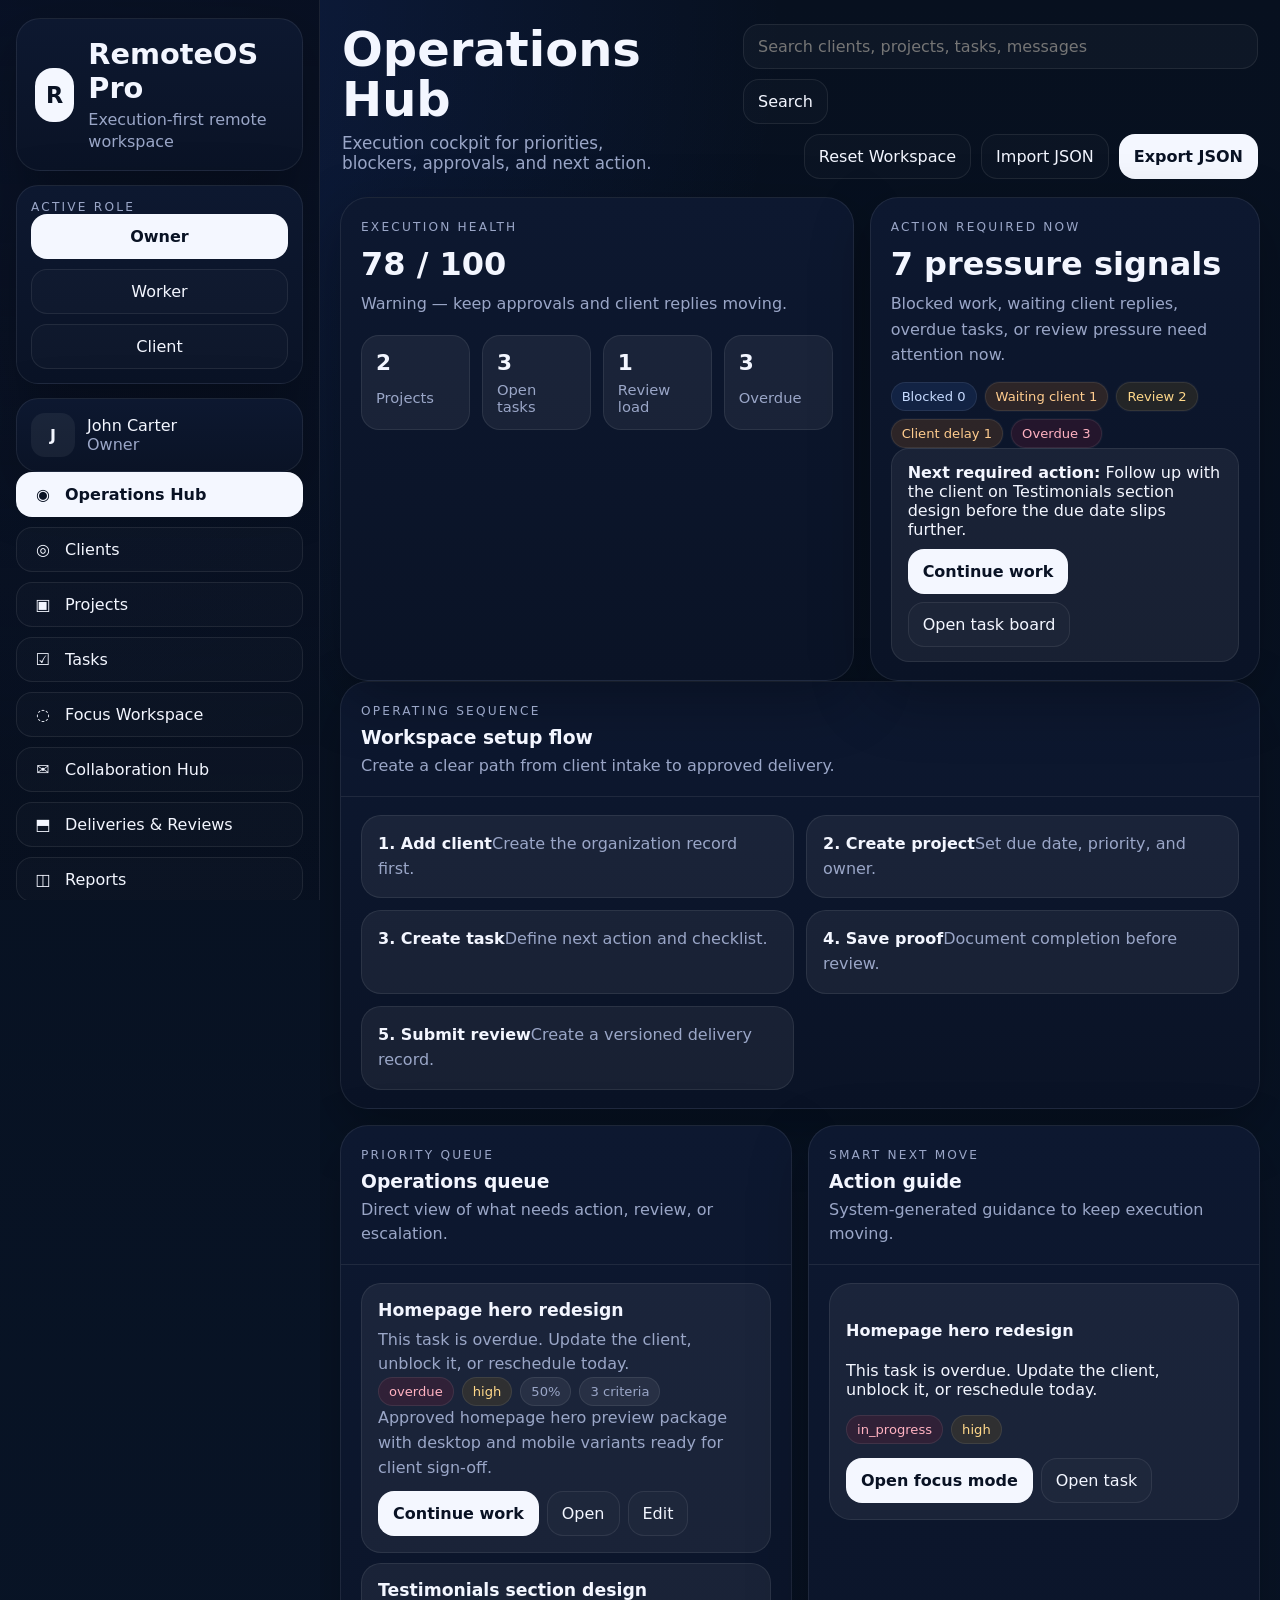
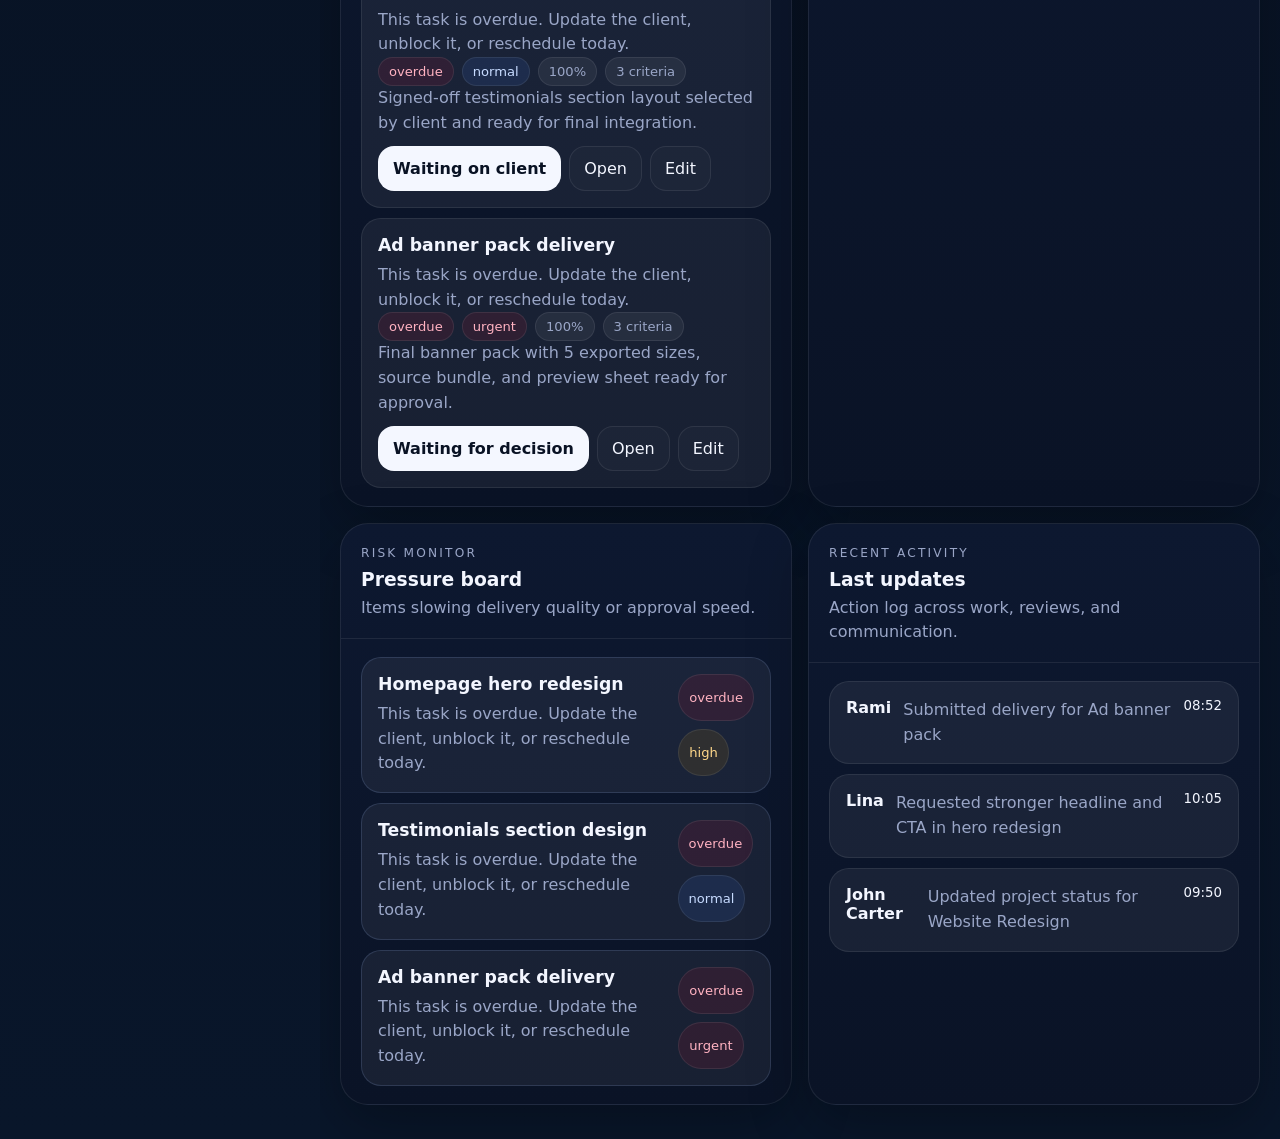
==== index.html @ 5655c164 "Add files via upload" ====
<!DOCTYPE html>
<html lang="en">
<head>
  <meta charset="UTF-8" />
  <meta name="viewport" content="width=device-width, initial-scale=1.0" />
  <title>RemoteOS Pro</title>
  <link rel="stylesheet" href="assets/css/styles.css" />
</head>
<body>
  <div class="app-shell">
    <aside class="sidebar">
      <div class="brand-card">
        <div class="brand-icon">R</div>
        <div><h1>RemoteOS Pro</h1><p>Execution-first remote workspace</p></div>
      </div>
      <section class="side-block">
        <div class="block-label">Active Role</div>
        <div class="role-switches">
          <button class="role-btn" data-role="owner">Owner</button>
          <button class="role-btn" data-role="worker">Worker</button>
          <button class="role-btn" data-role="client">Client</button>
        </div>
      </section>
      <section class="side-block profile-card">
        <div class="avatar">J</div>
        <div><div id="profileName" class="profile-name">John Carter</div><div id="profileRole" class="profile-role">Owner</div></div>
      </section>
      <nav class="nav-block" id="mainNav"></nav>
      <section class="side-block promise">
        <div class="block-label">System Promise</div>
        <h3>Know what matters in 10 seconds</h3>
        <p>Tasks, feedback, review state, blockers, and next action stay inside one offline system.</p>
      </section>
    </aside>
    <main class="main">
      <header class="topbar">
        <div><h2 id="pageTitle">Operations Hub</h2><p id="pageSubtitle">Clear priorities, live status, and next action.</p></div>
        <div class="topbar-actions">
          <div class="search-box">
            <input id="searchInput" type="text" placeholder="Search clients, projects, tasks, messages" />
            <button id="searchBtn" class="ghost-btn">Search</button>
          </div>
          <button id="resetDemoBtn" class="ghost-btn">Reset Workspace</button>
          <button id="importBtn" class="ghost-btn">Import JSON</button>
          <button id="exportBtn" class="primary-btn">Export JSON</button>
        </div>
      </header>
      <section id="searchResults" class="search-results hidden"></section>
      <section id="toast" class="toast hidden"></section>
      <div id="view-root"></div>
    </main>
  </div>
  <input id="importFileInput" type="file" accept="application/json" class="hidden" />
  <script src="assets/js/app.js"></script>
  <input id="hiddenAttachmentInput" class="hidden" type="file">
</body>
</html>
---- assets/css/styles.css ----
:root{
  --bg:#07101f;
  --bg2:#09162a;
  --panel:#0d1830;
  --panel2:#0a1326;
  --line:rgba(255,255,255,.08);
  --text:#f3f6ff;
  --muted:#9aa6c7;
  --accent:#f4f7ff;
  --accent-text:#091224;
  --chip:rgba(255,255,255,.06);
  --shadow:0 20px 60px rgba(0,0,0,.28);
}
body[data-theme="light"]{
  --bg:#e7edf8;
  --bg2:#f4f7fc;
  --panel:#ffffff;
  --panel2:#eef3fb;
  --line:rgba(14,30,58,.12);
  --text:#10203d;
  --muted:#5e6f8d;
  --accent:#10203d;
  --accent-text:#ffffff;
  --chip:rgba(16,32,61,.06);
  --shadow:0 16px 40px rgba(22,38,68,.12);
}
*{box-sizing:border-box}
html,body{margin:0;padding:0;min-height:100%}
body{font-family:Inter,system-ui,-apple-system,Segoe UI,Roboto,Arial,sans-serif;background:radial-gradient(circle at top left, rgba(51,102,255,.18), transparent 26%),linear-gradient(180deg,var(--bg) 0%,var(--bg2) 100%);color:var(--text)}
button,input,textarea,select{font:inherit}
button{cursor:pointer}
.hidden{display:none!important}
.app-shell{display:grid;grid-template-columns:320px 1fr;min-height:100vh}
.sidebar{padding:18px 16px;border-right:1px solid var(--line);background:linear-gradient(180deg,rgba(8,15,30,.82),rgba(8,15,30,.58));position:sticky;top:0;height:100vh;overflow:auto}
body[data-theme="light"] .sidebar{background:linear-gradient(180deg,rgba(255,255,255,.9),rgba(248,250,255,.75))}
.main{padding:18px 20px 34px;min-height:100vh;overflow:auto}
.brand-card,.side-block,.panel,.hero-card,.smart-card{background:linear-gradient(180deg,var(--panel),var(--panel2));border:1px solid var(--line);box-shadow:var(--shadow)}
.brand-card{display:flex;gap:14px;align-items:center;padding:18px;border-radius:24px}
.brand-card h1{margin:0;font-size:1.8rem}
.brand-card p{margin:4px 0 0;color:var(--muted);line-height:1.35}
.brand-icon{width:54px;height:54px;border-radius:18px;background:var(--accent);color:var(--accent-text);display:grid;place-items:center;font-weight:800;font-size:1.4rem}
.side-block{margin-top:14px;padding:14px;border-radius:22px}
.block-label,.eyebrow{font-size:.76rem;letter-spacing:.18em;text-transform:uppercase;color:var(--muted)}
.role-switches,.nav-block,.stack,.form-stack{display:grid;gap:10px}
.role-btn,.ghost-btn,.primary-btn,.nav-btn,.list-button{border:1px solid var(--line);background:rgba(255,255,255,.02);color:var(--text);border-radius:16px;padding:12px 14px;transition:.15s ease}
body[data-theme="light"] .role-btn,body[data-theme="light"] .ghost-btn,body[data-theme="light"] .nav-btn,body[data-theme="light"] .list-button{background:rgba(17,29,52,.02)}
.role-btn:hover,.ghost-btn:hover,.nav-btn:hover,.list-button:hover{transform:translateY(-1px);border-color:rgba(122,145,197,.35)}
.primary-btn{background:var(--accent);color:var(--accent-text);font-weight:700}
.role-btn.active,.nav-btn.active,.list-button.active{background:var(--accent);color:var(--accent-text);font-weight:700}
.profile-card{display:flex;align-items:center;gap:12px}.avatar{width:44px;height:44px;border-radius:14px;background:var(--chip);display:grid;place-items:center;font-weight:800}.profile-role{color:var(--muted)}
.nav-btn{display:flex;align-items:center;gap:10px;text-align:left}.nav-icon{width:24px;text-align:center}
.promise h3{margin:8px 0 10px;font-size:1.1rem}.promise p{margin:0;color:var(--muted);line-height:1.6}
.topbar{display:flex;justify-content:space-between;gap:18px;align-items:flex-start;padding:6px 2px 18px}.topbar h2{margin:0;font-size:3rem;line-height:1.05}.topbar p{margin:8px 0 0;color:var(--muted);font-size:1.05rem;max-width:700px}
.topbar-actions{display:flex;gap:10px;flex-wrap:wrap;justify-content:flex-end}.search-box{display:flex;gap:10px;flex-wrap:wrap}.search-box input,.field,.area,.select{min-width:0;width:100%;padding:12px 14px;border-radius:16px;border:1px solid var(--line);background:rgba(255,255,255,.03);color:var(--text);outline:none}
.search-box input{min-width:420px}.area{min-height:118px;resize:vertical}
.field.invalid-field,.area.invalid-field,.select.invalid-field{border-color:rgba(214,72,98,.92)!important;box-shadow:0 0 0 1px rgba(214,72,98,.24)}
.panel{border-radius:28px;overflow:hidden}.compact-panel{padding:14px;border-radius:20px}
.panel-head,.panel-body{padding:18px 20px}.panel-head{display:flex;justify-content:space-between;gap:14px;align-items:flex-start;border-bottom:1px solid var(--line)}.panel-head h3{margin:8px 0 0}.panel-head p{margin:6px 0 0;color:var(--muted);line-height:1.5}.border-top{border-top:1px solid var(--line)}
.hero-grid,.dashboard-grid,.content-grid,.workspace-grid{display:grid;gap:16px}.hero-grid{grid-template-columns:1.25fr .95fr}.dashboard-grid,.content-grid.two-col{grid-template-columns:1fr 1fr}.lower-grid{margin-top:16px}.workspace-grid{grid-template-columns:280px minmax(0,1fr) 300px}.chat-layout{grid-template-columns:290px minmax(0,1fr)}
.hero-card,.smart-card{border-radius:28px}.hero-card h3,.smart-card h3,.project-hero h3,.focus-hero h3{margin:10px 0 8px;font-size:2rem}.hero-card p,.smart-card p,.project-hero p,.focus-hero p{margin:0;color:var(--muted);line-height:1.6}
.kpi-strip{display:grid;grid-template-columns:repeat(4,1fr);gap:12px;margin-top:18px}.project-kpis{margin-top:0}.kpi{padding:14px;border-radius:18px;background:var(--chip);border:1px solid var(--line);display:grid;gap:6px}.kpi strong{font-size:1.35rem}.kpi span{color:var(--muted);font-size:.92rem}
.badges,.inline-actions{display:flex;gap:8px;flex-wrap:wrap}.badge,.muted-chip{display:inline-flex;align-items:center;padding:6px 10px;border-radius:999px;border:1px solid var(--line);font-size:.82rem}.muted-chip{background:var(--chip);color:var(--muted)}
.tone-green{background:rgba(18,113,73,.16);color:#7ce6b5}.tone-red{background:rgba(148,27,53,.18);color:#ffb2c1}.tone-gold{background:rgba(145,107,19,.18);color:#ffd88a}.tone-purple{background:rgba(106,62,174,.18);color:#ddc2ff}.tone-blue{background:rgba(54,95,179,.18);color:#c7dbff}
.info-band{padding:14px 16px;border-radius:18px;background:var(--chip);border:1px solid var(--line);color:var(--text)}
.task-card,.delivery-row,.activity-row,.risk-row,.entity-row,.mini-card,.timeline-row,.message{padding:16px;border-radius:20px;background:var(--chip);border:1px solid var(--line)}
.tasks-page{display:grid;gap:14px}
.tasks-board-panel .panel-head{padding-bottom:14px}
.tasks-board-panel .panel-body{display:grid;gap:12px}
.tasks-support-grid{display:grid;grid-template-columns:minmax(0,1.15fr) minmax(320px,.85fr);gap:16px;align-items:start}
.tasks-summary-panel .grid-columns{grid-template-columns:repeat(4,minmax(0,1fr))}
.task-spotlight .inline-actions{margin-top:4px}
.task-create-panel .panel-head{padding-bottom:14px}
.task-create-panel .panel-head h3{font-size:1.35rem}
.task-create-panel .panel-body{padding-top:16px}
.task-create-form{display:grid;gap:10px}
.task-create-form .area{min-height:90px}
.task-create-meta{display:grid;grid-template-columns:1fr 1fr 1fr;gap:10px}
.kanban-board{display:grid;grid-template-columns:repeat(4,minmax(0,1fr));gap:12px;align-items:start}
.kanban-column{display:flex;flex-direction:column;gap:10px;min-width:0;padding:8px;border-radius:22px;background:rgba(255,255,255,.02);border:1px solid var(--line)}
.kanban-column-head{display:flex;justify-content:space-between;gap:10px;align-items:flex-start;min-width:0}
.kanban-column-head>div{min-width:0}
.kanban-column-head .muted-chip{flex-shrink:0}
.kanban-column-head p,.kanban-card p,.kanban-card small{margin:6px 0 0;color:var(--muted);line-height:1.55;word-break:normal;overflow-wrap:break-word}
.kanban-dropzone{min-height:220px;display:flex;flex-direction:column;gap:8px;align-items:stretch;padding:2px;border-radius:18px;min-width:0;transition:border-color .16s ease, background .16s ease, transform .16s ease}
.kanban-card{position:relative;display:flex;flex-direction:column;gap:8px;min-width:0;width:100%;padding:13px 12px;border-radius:18px;background:var(--chip);border:1px solid var(--line);overflow:hidden;transition:transform .16s ease, border-color .16s ease, box-shadow .16s ease, opacity .16s ease}
.kanban-card>*{min-width:0}
.kanban-card-top{display:flex;gap:8px;align-items:flex-start;min-width:0}
.kanban-card-top h4{flex:1 1 auto;min-width:0}
.kanban-card h4{margin:0;font-size:1rem;line-height:1.4;word-break:normal;overflow-wrap:normal;hyphens:none;display:-webkit-box;-webkit-line-clamp:2;-webkit-box-orient:vertical;overflow:hidden}
.kanban-card-badges{gap:6px;margin-top:2px}
.kanban-card-badges .badge{padding:5px 9px;font-size:.76rem}
.kanban-card-summary{min-height:1.5em;font-size:.93rem;line-height:1.5;display:-webkit-box;-webkit-line-clamp:1;-webkit-box-orient:vertical;overflow:hidden}
.kanban-card .badges,.kanban-card .inline-actions{width:100%;align-items:flex-start}
.kanban-card .compact-actions{margin-top:3px}
.kanban-card-actions{justify-content:space-between;gap:8px}
.kanban-card .primary-btn{flex:1 1 auto;max-width:100%;white-space:nowrap;padding:8px 11px;font-size:.84rem;border-radius:13px}
.kanban-card .ghost-btn{flex:0 0 auto;max-width:100%;white-space:nowrap;padding:7px 10px;font-size:.78rem;border-radius:13px;opacity:.9}
.tasks-board-panel .info-band{padding:10px 12px;background:rgba(255,255,255,.03);border-color:rgba(255,255,255,.06)}
.tasks-board-panel .info-band .inline-actions{margin-top:8px!important}
.kanban-card[draggable="true"]{cursor:grab}
.kanban-card.dragging{opacity:.42;transform:scale(.985);box-shadow:none}
body.drag-active .kanban-card:not(.dragging){transform:none}
.kanban-dropzone.drop-ready{border:1px dashed rgba(122,145,197,.32);background:rgba(255,255,255,.015)}
.kanban-dropzone.drop-active{background:rgba(122,145,197,.08);border:1px solid rgba(122,145,197,.45);transform:translateY(-1px)}
.kanban-empty{display:flex;align-items:center;justify-content:center;min-height:120px;padding:18px 14px;border-radius:16px;border:1px dashed var(--line);color:var(--muted);text-align:center;line-height:1.5}
.task-card h4,.delivery-row h4,.risk-row h4,.entity-row h4{margin:0 0 8px;font-size:1.08rem}.task-card p,.delivery-row p,.risk-row p,.entity-row p,.mini-card span,.activity-row span,.timeline-row span{margin:0;color:var(--muted);line-height:1.55}
.task-card-main,.task-meta-row,.risk-row,.report-row,.activity-row,.timeline-row,.project-hero,.focus-summary,.message small{display:flex;justify-content:space-between;gap:12px}.task-card-main{align-items:flex-start}.task-actions{display:flex;gap:8px}.task-meta-row{flex-wrap:wrap;color:var(--muted);font-size:.94rem;margin-top:12px;padding-top:12px;border-top:1px solid var(--line)}
.list-button{display:grid;gap:6px;text-align:left;width:100%}.side-panel .panel-body{padding-top:16px}.main-panel{min-width:0}
.project-hero,.focus-hero{display:grid;gap:16px}.focus-summary{grid-template-columns:repeat(3,1fr)}
.check-row{display:flex;gap:12px;align-items:flex-start;padding:12px 14px;border-radius:16px;border:1px solid var(--line);background:var(--chip)}
.check-row input{margin-top:2px}
.messages-stack{max-height:560px;overflow:auto}.message.mine{background:var(--accent);color:var(--accent-text)}.message.mine .message-body,.message.mine small{color:var(--accent-text)}.message-body{line-height:1.6}.message small{display:block;margin-top:8px;color:var(--muted)}
.inline-form,.compact-form{display:grid;gap:10px}.compact-form{grid-template-columns:1.2fr 1fr 1fr 1fr 1.5fr auto}.grid-columns{display:grid;gap:12px;grid-template-columns:repeat(2,1fr)}
.report-row{align-items:center;padding:14px 16px;border-radius:18px;background:var(--chip);border:1px solid var(--line)}
.empty-state{padding:28px;border-radius:22px;background:var(--chip);border:1px dashed var(--line);color:var(--muted);text-align:center;line-height:1.6}
.empty-state p{margin:0}
.onboarding-row{align-items:center}
.task-actions{display:flex;gap:8px;flex-wrap:wrap;justify-content:flex-end}
.search-results{margin-bottom:16px}.search-grid{display:grid;grid-template-columns:repeat(4,1fr);gap:12px}.result-item{padding:10px 0;border-top:1px solid var(--line)}.result-item:first-of-type{border-top:none;padding-top:0}
.toast{position:fixed;right:18px;bottom:18px;padding:14px 16px;background:var(--accent);color:var(--accent-text);border-radius:16px;font-weight:700;z-index:30;box-shadow:var(--shadow)}
body[data-density="compact"] .panel-head,body[data-density="compact"] .panel-body{padding:14px 16px}
body[data-density="compact"] .task-card,body[data-density="compact"] .mini-card,body[data-density="compact"] .entity-row,body[data-density="compact"] .message{padding:12px}

.tone-orange{background:rgba(214,118,24,.16);color:#ffcc8e}
body[data-theme="light"] .badge,body[data-theme="light"] .muted-chip{border-color:rgba(14,30,58,.10)}
body[data-theme="light"] .tone-green{background:rgba(25,128,82,.12);color:#166a46}
body[data-theme="light"] .tone-red{background:rgba(196,55,85,.12);color:#a02243}
body[data-theme="light"] .tone-gold{background:rgba(181,126,12,.14);color:#8a6200}
body[data-theme="light"] .tone-purple{background:rgba(123,75,212,.12);color:#6d44ba}
body[data-theme="light"] .tone-blue{background:rgba(52,96,188,.12);color:#234da8}
body[data-theme="light"] .tone-orange{background:rgba(214,118,24,.14);color:#9a5400}
.interactive-card,.decision-card{transition:transform .16s ease, box-shadow .16s ease, border-color .16s ease}
.interactive-card:hover,.decision-card:hover{transform:translateY(-2px);box-shadow:0 18px 38px rgba(0,0,0,.10);border-color:rgba(122,145,197,.35)}
.decision-card{padding:16px;border-radius:22px;background:var(--chip);border:1px solid var(--line);display:grid;gap:14px}
.urgency-row{margin-top:14px}
.pulse{box-shadow:0 0 0 1px rgba(255,255,255,.03), 0 0 0 8px rgba(255,255,255,0)}
.compact-actions{margin-top:10px}
.danger-red,.danger-orange,.danger-gold{border-color:rgba(122,145,197,.22)}
body[data-theme="light"] .sidebar{border-right-color:rgba(14,30,58,.08)}
body[data-theme="light"] .brand-card,body[data-theme="light"] .side-block,body[data-theme="light"] .panel,body[data-theme="light"] .hero-card,body[data-theme="light"] .smart-card{background:linear-gradient(180deg,var(--panel),var(--panel2))}
body[data-theme="light"] .search-box input,body[data-theme="light"] .field,body[data-theme="light"] .area,body[data-theme="light"] .select{background:rgba(255,255,255,.75)}
body[data-theme="light"] .role-btn,body[data-theme="light"] .ghost-btn,body[data-theme="light"] .nav-btn,body[data-theme="light"] .list-button{background:rgba(255,255,255,.66)}
body[data-theme="light"] .topbar h2{color:#0d1d39}
@media (max-width:1400px){.workspace-grid{grid-template-columns:260px minmax(0,1fr)}.workspace-grid>.side-panel:last-child{display:none}.search-grid{grid-template-columns:repeat(2,1fr)}.tasks-support-grid{grid-template-columns:1fr}.tasks-summary-panel .grid-columns{grid-template-columns:repeat(2,minmax(0,1fr))}}
@media (max-width:1200px){.app-shell{grid-template-columns:1fr}.sidebar{position:relative;height:auto}.main{min-height:auto}.hero-grid,.dashboard-grid,.content-grid.two-col,.workspace-grid,.compact-form,.kpi-strip,.grid-columns,.focus-summary,.search-grid,.kanban-board,.tasks-support-grid,.task-create-meta{grid-template-columns:1fr}.topbar{flex-direction:column}.search-box input{min-width:0}.task-card-main,.task-meta-row,.report-row,.activity-row,.timeline-row,.kanban-card-top,.kanban-column-head{flex-direction:column}.chat-layout{grid-template-columns:1fr}}


button:disabled{opacity:.45;cursor:not-allowed;transform:none!important}
button:disabled:hover{transform:none;border-color:var(--line)}
.selected-card{outline:1px solid rgba(122,145,197,.45);background:rgba(122,145,197,.08)}
.review-grid{display:grid;grid-template-columns:repeat(2,1fr);gap:12px}
.single-friendly{grid-template-columns:repeat(auto-fit,minmax(220px,1fr))}
.compact-list{gap:10px}
.modal-overlay{position:fixed;inset:0;background:rgba(3,8,18,.7);display:grid;place-items:center;padding:20px;z-index:60}
.modal-card{width:min(760px,100%);max-height:min(88vh,920px);overflow:auto;border-radius:28px}
body[data-theme="light"] .modal-overlay{background:rgba(16,24,39,.28)}
@media (max-width:1200px){.review-grid{grid-template-columns:1fr}}
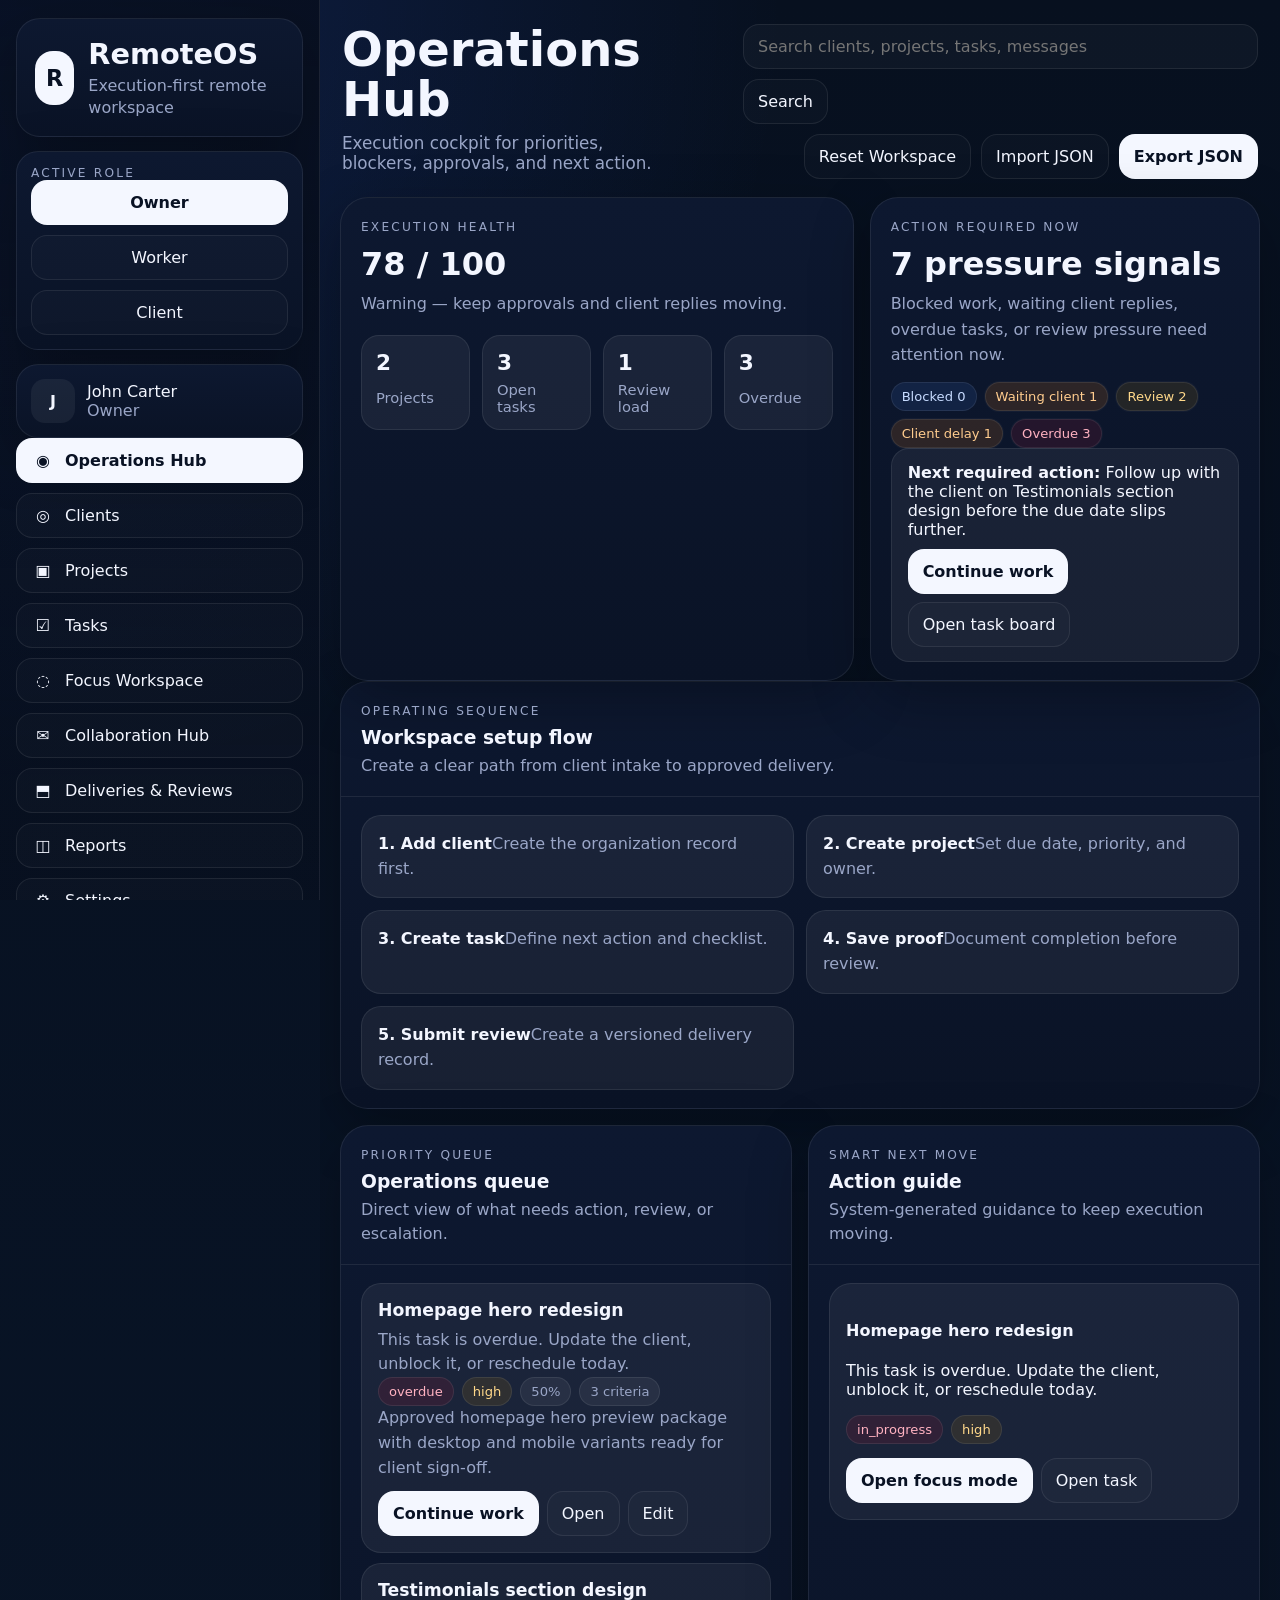
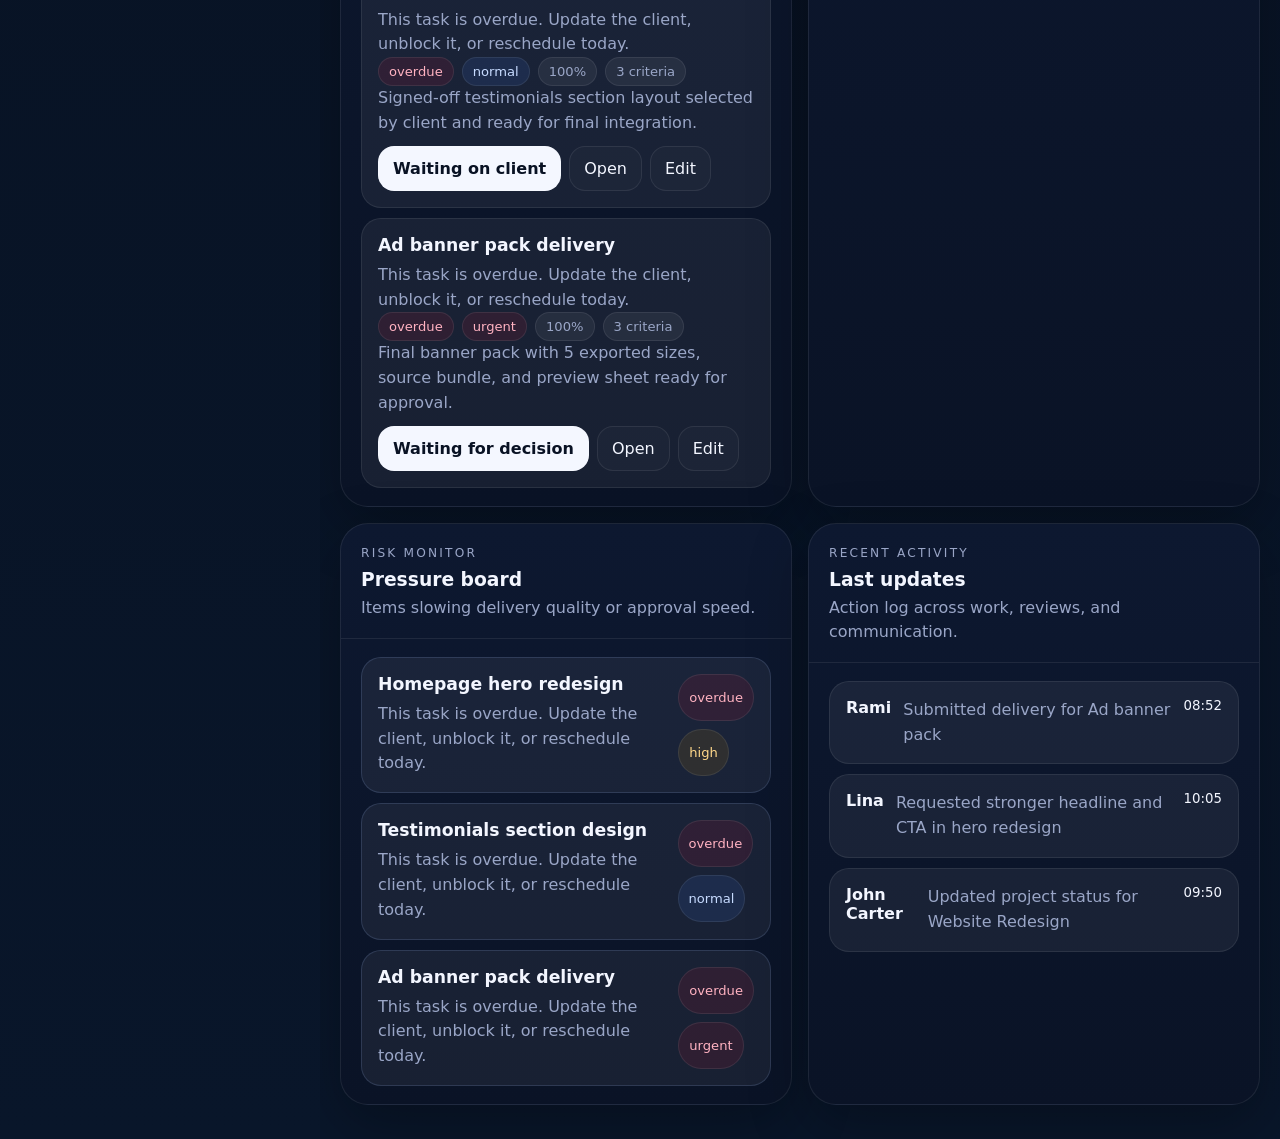
==== commit 3eb43023: "Add files via upload" ====
--- a/index.html
+++ b/index.html
@@ -3,7 +3,9 @@
 <head>
   <meta charset="UTF-8" />
   <meta name="viewport" content="width=device-width, initial-scale=1.0" />
-  <title>RemoteOS Pro</title>
+  <title>RemoteOS</title>
+  <link rel="icon" href="data:," />
+  <link rel="alternate icon" href="assets/favicon.svg" type="image/svg+xml" />
   <link rel="stylesheet" href="assets/css/styles.css" />
 </head>
 <body>
@@ -11,7 +13,7 @@
     <aside class="sidebar">
       <div class="brand-card">
         <div class="brand-icon">R</div>
-        <div><h1>RemoteOS Pro</h1><p>Execution-first remote workspace</p></div>
+        <div><h1>RemoteOS</h1><p>Execution-first remote workspace</p></div>
       </div>
       <section class="side-block">
         <div class="block-label">Active Role</div>
@@ -52,6 +54,8 @@
   </div>
   <input id="importFileInput" type="file" accept="application/json" class="hidden" />
   <script src="assets/js/app.js"></script>
-  <input id="hiddenAttachmentInput" class="hidden" type="file">
 </body>
 </html>
+
+
+
